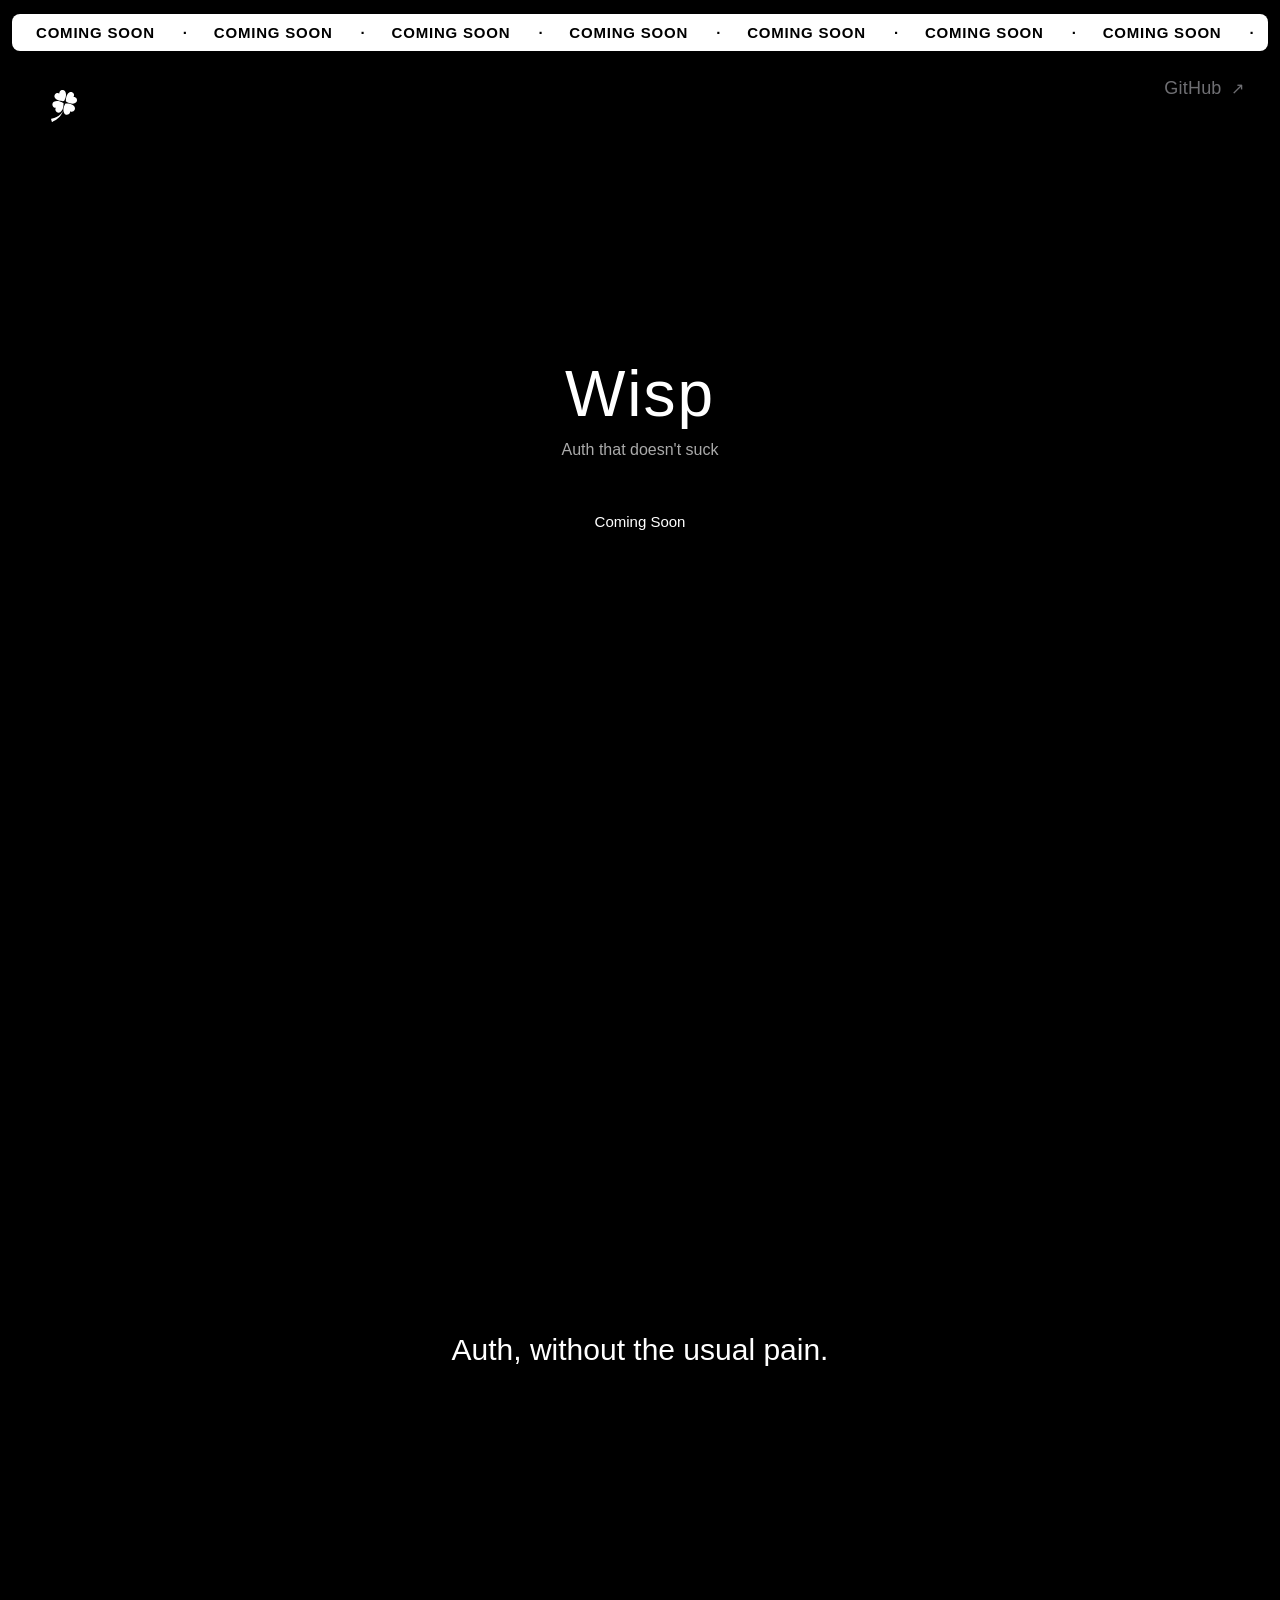
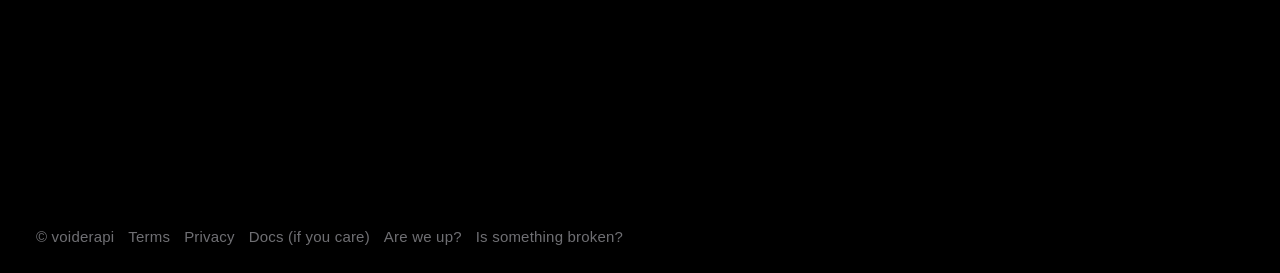
==== public/index.html @ 04ca874f "landing page changes" ====
<!DOCTYPE html>
<html>
<head>
  <title>Wisp</title>
<meta charset="UTF-8">
<meta name="viewport" content="width=device-width, initial-scale=1.0">
<meta name="description" content="Wisp - Auth that doesn't suck">
<link rel="icon" type="image/svg+xml" href="wisplogowhite.svg">
  <style>
    body {
      margin: 0;
      font-family: Arial, sans-serif;
      background: #000;
      color: white;
      overflow-x: hidden;
    }

    .announcement-bar {
      position: fixed;
      top: 14px;
      left: 12px;
      right: 12px;
      z-index: 10;
      overflow: hidden;
      background: #fff;
      border-radius: 8px;
      white-space: nowrap;
    }

    .announcement-track {
      display: flex;
      width: max-content;
      animation: marquee 14s linear infinite;
    }

    .announcement-text {
      display: flex;
      align-items: center;
      gap: 26px;
      flex: 0 0 auto;
      box-sizing: border-box;
      padding: 10px 0 10px 24px;
      color: #000;
      font-family: Arial, sans-serif;
      font-size: 15px;
      font-weight: 700;
      letter-spacing: 0.8px;
      text-transform: uppercase;
    }

    .announcement-text span {
      flex: 0 0 auto;
    }

    .announcement-text span::after {
      content: "·";
      margin-left: 28px;
    }

    .announcement-text span:last-child::after {
      content: "";
      margin-left: 0;
    }

    @keyframes marquee {
      from { transform: translateX(0); }
      to   { transform: translateX(-50%); }
    }

    /* ── HERO ── */
    .hero {
      height: 100vh;
      display: flex;
      flex-direction: column;
      justify-content: center;
      align-items: center;
      position: relative;
      text-align: center;
    }

    .bg {
      position: absolute;
      top: 0;
      left: 0;
      width: 100%;
      height: 120%;
      background: #000;
      z-index: -1;
      transform: translateY(0);
    }

    .top-link {
      position: absolute;
      top: 78px;
      right: 36px;
      color: #6f6f73;
      text-decoration: none;
      font-size: 18px;
      font-weight: 400;
      letter-spacing: 0.2px;
      transition: color 0.2s ease;
    }

    .top-link:hover { color: #a1a1a6; }

    .top-link span {
      margin-left: 4px;
      font-size: 16px;
    }

    .bottom-links {
      display: flex;
      flex-wrap: wrap;
      justify-content: flex-start;
      gap: 14px;
      padding: 28px 36px;
      background: #000;
    }

    .bottom-link {
      color: #6f6f73;
      text-decoration: none;
      font-size: 15px;
      font-weight: 400;
      letter-spacing: 0.2px;
      transition: color 0.2s ease;
    }

    .bottom-link:hover { color: #a1a1a6; }

    .top-logo {
      position: absolute;
      top: 78px;
      left: 36px;
      width: 56px;
      height: 56px;
      display: flex;
      align-items: center;
      justify-content: center;
    }

    .top-logo svg {
      width: 32px;
      height: 32px;
      display: block;
      fill: #fff;
    }

    h1 {
      font-size: 64px;
      margin: 0;
    }

    p {
      color: #aaa;
      margin-top: 10px;
    }

    .btn {
      margin-top: 25px;
      padding: 12px 50px;
      background: #000000;
      border-radius: 500px;
      display: block;
      margin-left: auto;
      margin-right: auto;
      border: 1px solid #000000;
      color: rgb(255, 255, 255);
      cursor: pointer;
      font-size: 15px;
      transition: border-color 0.2s ease;
    }


    /* ── SECTION (outside .hero) ── */
    .section {
      height: 100vh;
      display: flex;
      justify-content: center;
      align-items: center;
      background: #000;
      font-size: 30px;
    }
  </style>
</head>

<body>

  <!-- Announcement bar -->
  <div class="announcement-bar">
    <div class="announcement-track">
      <div class="announcement-text">
        <span>COMING SOON</span>
        <span>COMING SOON</span>
        <span>COMING SOON</span>
        <span>COMING SOON</span>
        <span>COMING SOON</span>
        <span>COMING SOON</span>
        <span>COMING SOON</span>
        <span>COMING SOON</span>
        <span>COMING SOON</span>
        <span>COMING SOON</span>
      </div>
      <div class="announcement-text" aria-hidden="true">
        <span>COMING SOON</span>
        <span>COMING SOON</span>
        <span>COMING SOON</span>
        <span>COMING SOON</span>
        <span>COMING SOON</span>
        <span>COMING SOON</span>
        <span>COMING SOON</span>
        <span>COMING SOON</span>
        <span>COMING SOON</span>
        <span>COMING SOON</span>
      </div>
    </div>
  </div>

  <!-- Hero — contains only hero elements -->
  <div class="hero">
    <div class="bg" id="bg"></div>

    <div class="top-logo" aria-label="Wisp logo">
        <a href="index.html">
      <svg fill="#ffffff" version="1.1" id="Capa_1" xmlns="http://www.w3.org/2000/svg"
           viewBox="0 0 477.959 477.959" xml:space="preserve">
        <g><g>
          <path d="M238.421,165.792c0,0,54.115-84.598,18.411-143.04C243.147,0.356,213.901-6.707,191.505,6.976c-16.049,9.805-24.223,27.601-22.533,45.14c-14.836-9.507-34.4-10.355-50.449-0.552c-22.396,13.683-29.459,42.93-15.777,65.327C138.452,175.333,238.421,165.792,238.421,165.792z"/>
          <path d="M260.801,202.423c0,0-54.115,84.596-18.41,143.04c13.684,22.396,42.932,29.46,65.328,15.775c16.047-9.804,24.223-27.6,22.53-45.14c14.837,9.509,34.402,10.357,50.449,0.553c22.396-13.683,29.459-42.931,15.777-65.325C360.771,192.881,260.801,202.423,260.801,202.423z"/>
          <path d="M426.744,126.001c-9.805-16.049-27.602-24.223-45.141-22.533c9.508-14.836,10.357-34.4,0.553-50.448c-13.684-22.396-42.93-29.46-65.326-15.778c-58.44,35.706-48.903,135.676-48.903,135.676s84.598,54.115,143.041,18.41C433.361,177.645,440.426,148.397,426.744,126.001z"/>
          <path d="M117.62,264.748c-9.508,14.835-10.357,34.4-0.551,50.447c13.682,22.396,42.93,29.459,65.324,15.777c58.445-35.705,48.904-135.676,48.904-135.676s-84.596-54.115-143.041-18.408c-22.395,13.682-29.459,42.93-15.775,65.326C82.286,258.263,100.081,266.437,117.62,264.748z"/>
          <path d="M216.699,316.855c-0.652,1.458-1.324,3.08-2.141,4.81c-0.85,1.716-1.701,3.586-2.77,5.514c-2.033,3.893-4.572,8.14-7.598,12.561c-3.018,4.425-6.537,9.018-10.539,13.598c-4,4.585-8.482,9.155-13.365,13.593c-4.879,4.438-10.156,8.74-15.711,12.836c-5.566,4.083-11.416,7.953-17.402,11.58c-11.975,7.257-24.551,13.476-36.604,18.621c-12.051,5.156-23.588,9.239-33.539,12.366c-9.957,3.128-18.332,5.291-24.117,6.646c-2.891,0.676-5.137,1.151-6.613,1.443c-0.709,0.131-1.254,0.232-1.619,0.299c-0.191,0.037-0.25,0.036-0.303,0.041c-0.051,0.003-0.15,0.024-0.137,0.021l14.199,47.176c0,0,0.287-0.111,0.842-0.329c0.475-0.201,1.182-0.5,2.104-0.888c1.773-0.77,4.283-1.895,7.404-3.366c6.24-2.947,14.922-7.3,25.004-13.005c10.078-5.706,21.563-12.766,33.34-21.082c11.775-8.303,23.848-17.866,35.027-28.396c5.592-5.263,10.967-10.746,15.982-16.385c5.006-5.648,9.652-11.443,13.828-17.263c4.18-5.82,7.881-11.665,11.053-17.375c3.176-5.705,5.814-11.273,7.957-16.503c2.145-5.229,3.809-10.114,5.027-14.499c0.66-2.174,1.123-4.257,1.604-6.149c0.449-1.906,0.777-3.676,1.113-5.255c0.561-3.192,0.969-5.687,1.154-7.404c0.215-1.707,0.328-2.617,0.328-2.617s-0.303,0.866-0.867,2.491C218.809,311.561,217.889,313.908,216.699,316.855z"/>
        </g></g>
      </svg>
        </a>
    </div>

    <a class="top-link" href="https://github.com/SaaranshDx/Wisp.git" target="_blank" rel="noreferrer">
      GitHub <span>↗</span>
    </a>

    <h1 style="font-weight: 300; letter-spacing: 2px;">Wisp</h1>
    <p>Auth that doesn't suck</p>
    <button class="btn">Coming Soon</button>
  </div>

  <!-- Section — correctly OUTSIDE .hero -->
  <div class="section">
    Auth, without the usual pain.
  </div>

  <!-- Bottom links — fixed to viewport, outside everything -->
  <div class="bottom-links">
    <a class="bottom-link" href="https://github.com/SaaranshDx/Wisp/blob/main/LICENSE">© voiderapi</a>
    <a class="bottom-link" href="terms.html">Terms</a>
    <a class="bottom-link" href="privacy.html">Privacy</a>
    <a class="bottom-link" href="docs.html">Docs (if you care)</a>
    <a class="bottom-link" href="uptime.html">Are we up?</a>
    <a class="bottom-link" href="https://github.com/SaaranshDx/Wisp/issues">Is something broken?</a>
</div>

  <script>
    const bg = document.getElementById("bg");
    window.addEventListener("scroll", () => {
      bg.style.transform = `translateY(${window.scrollY * 0.4}px)`;
    });
  </script>

</body>
</html>
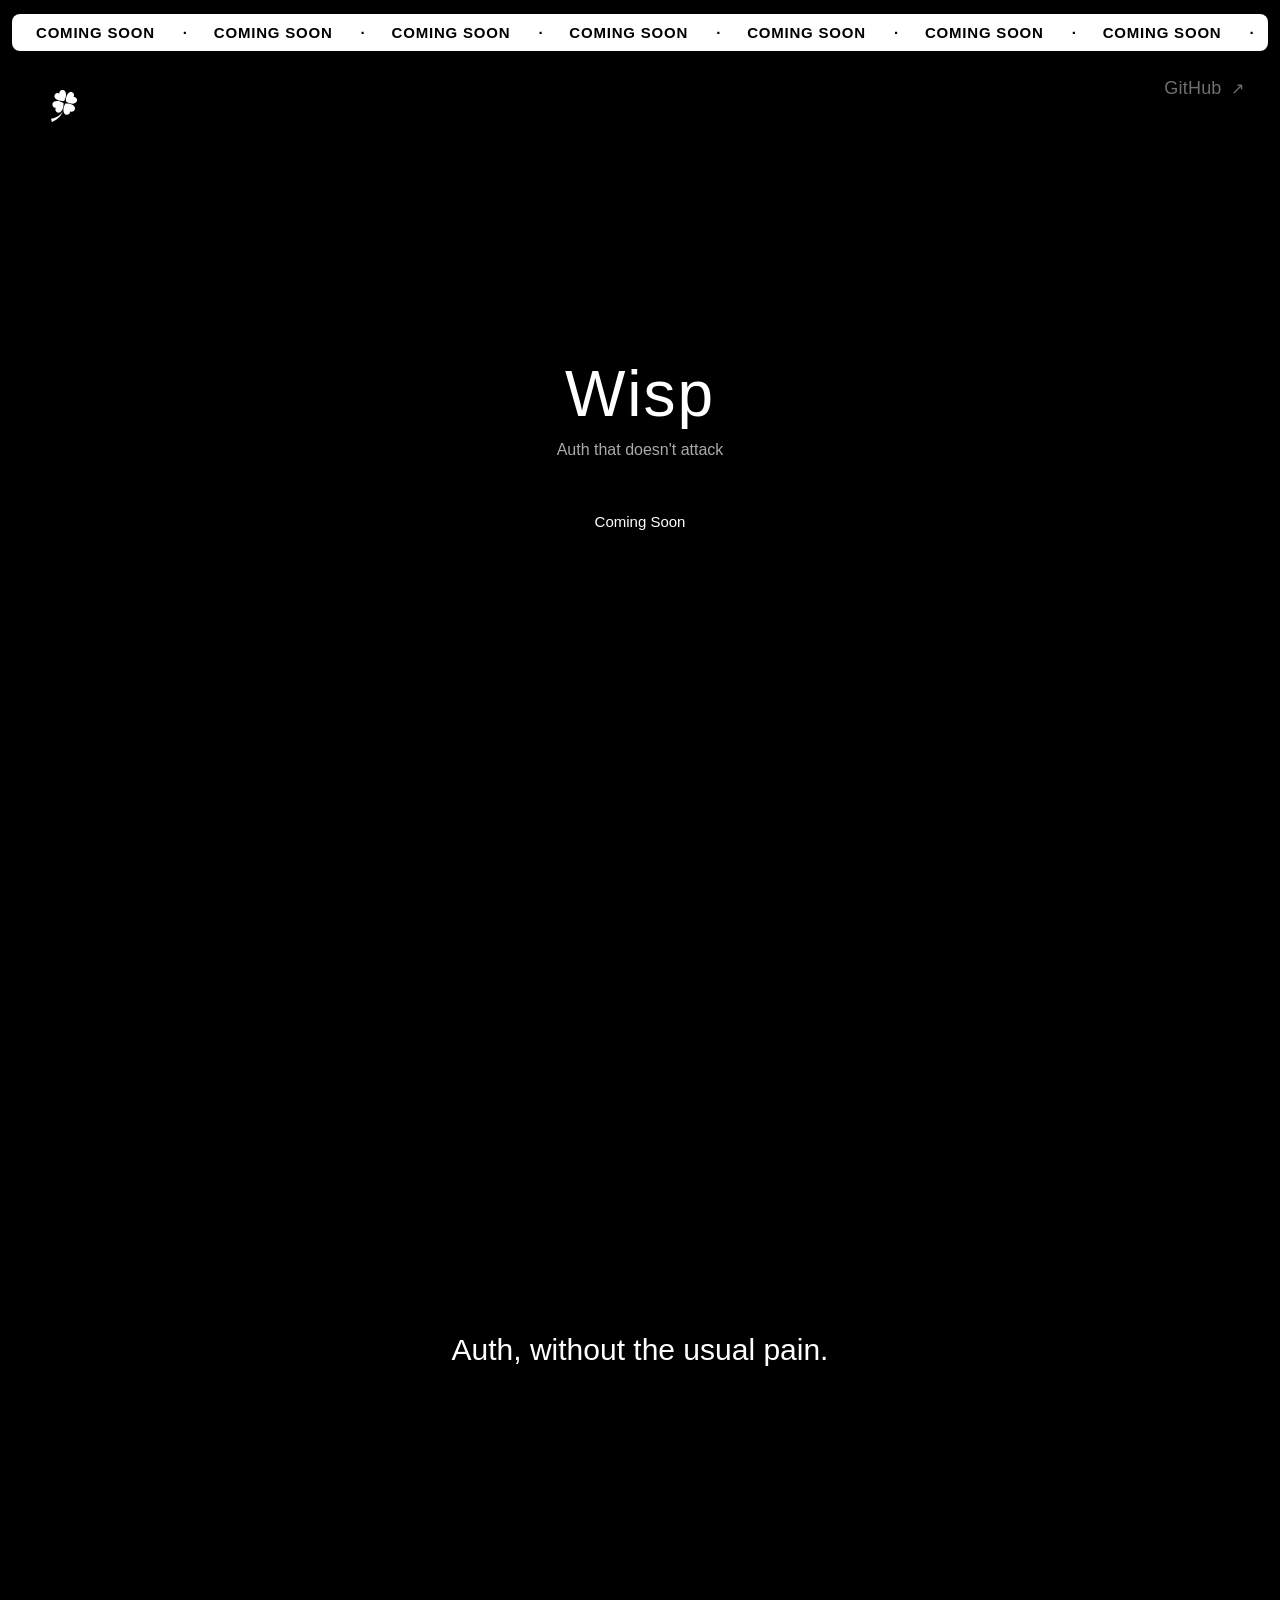
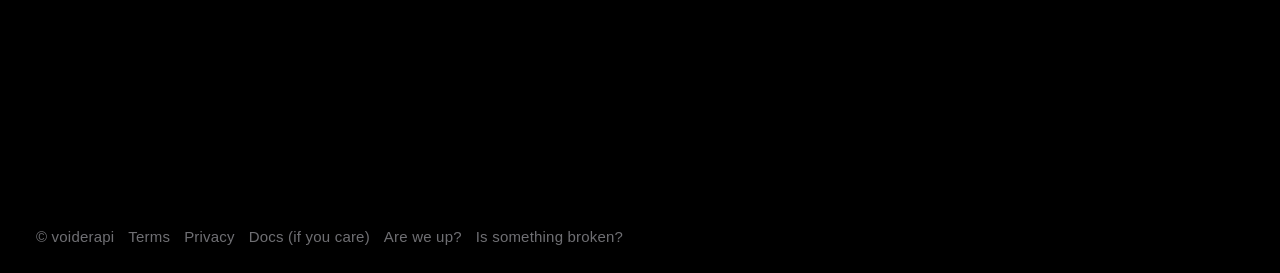
==== commit 8cc75849: "fixed the devlopemnt server starting script" ====
--- a/public/index.html
+++ b/public/index.html
@@ -240,7 +240,7 @@
     </a>
 
     <h1 style="font-weight: 300; letter-spacing: 2px;">Wisp</h1>
-    <p>Auth that doesn't suck</p>
+    <p>Auth that doesn't attack</p>
     <button class="btn">Coming Soon</button>
   </div>
 
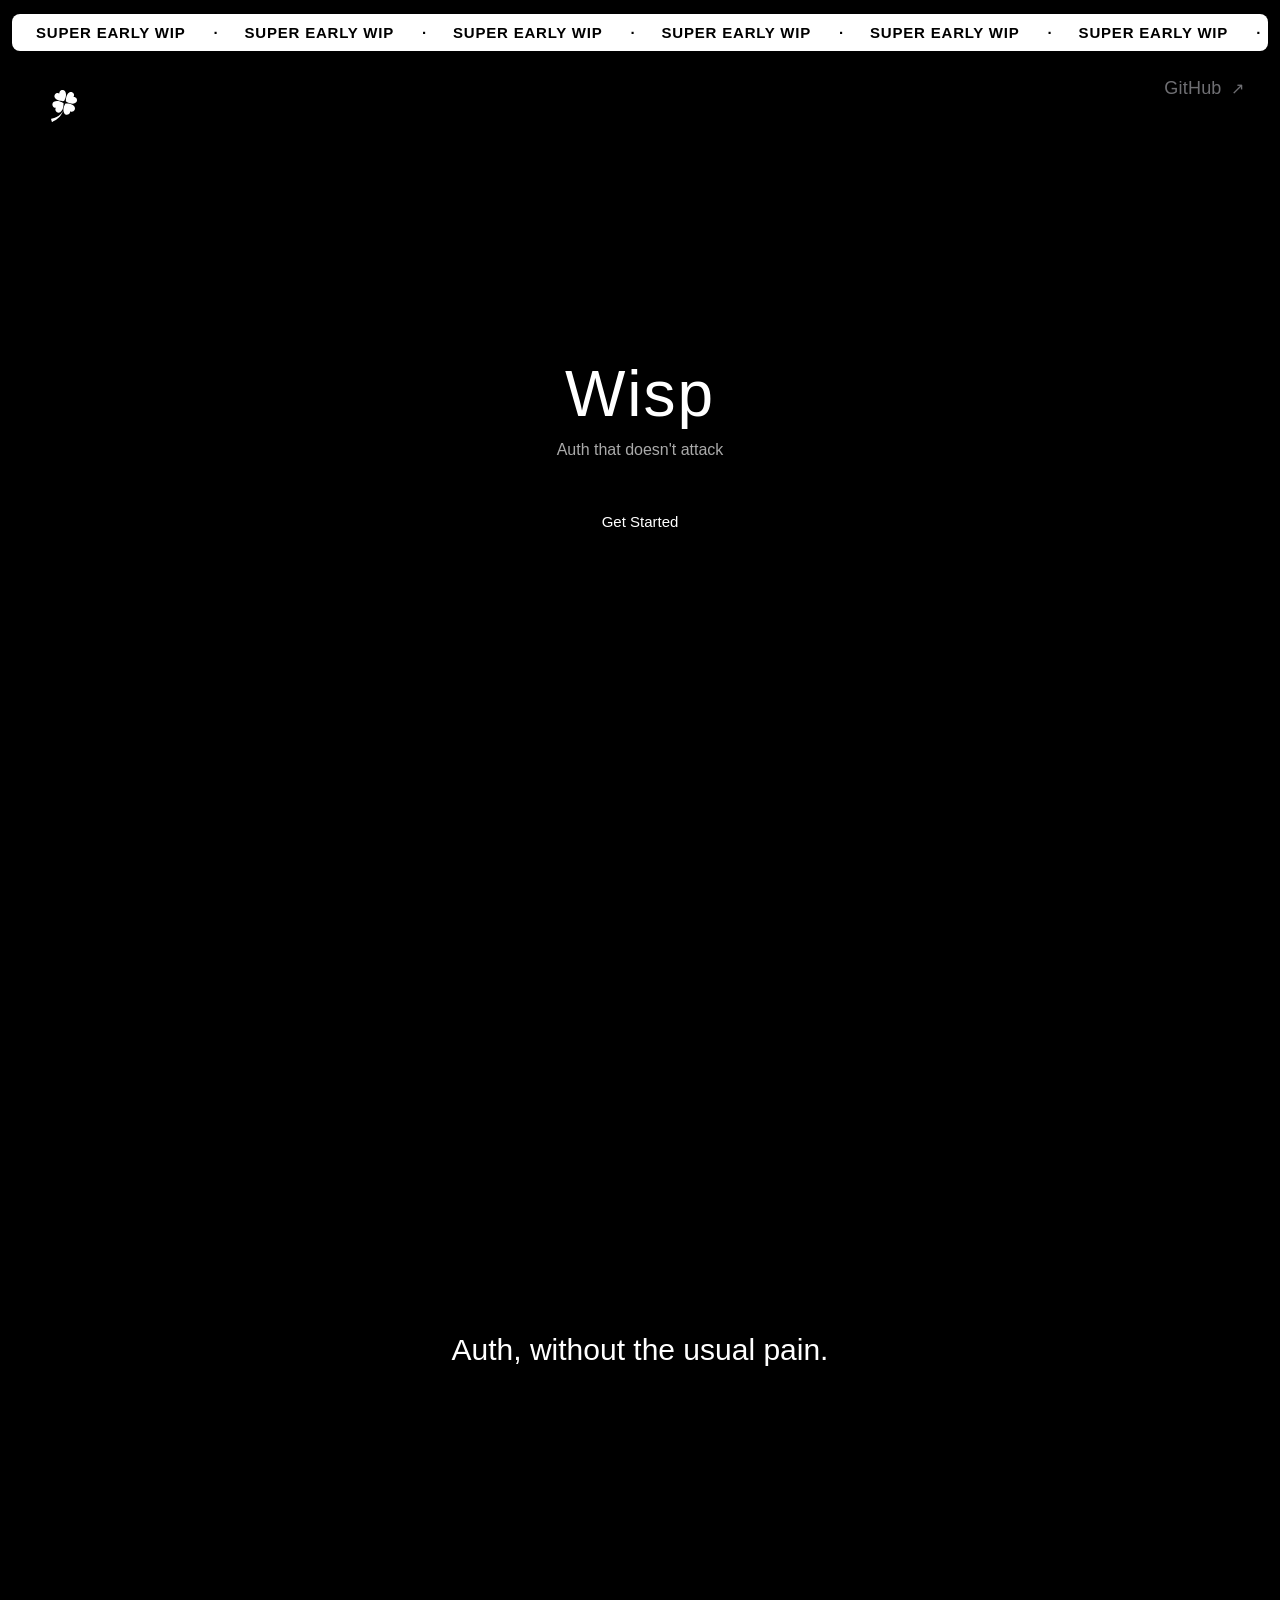
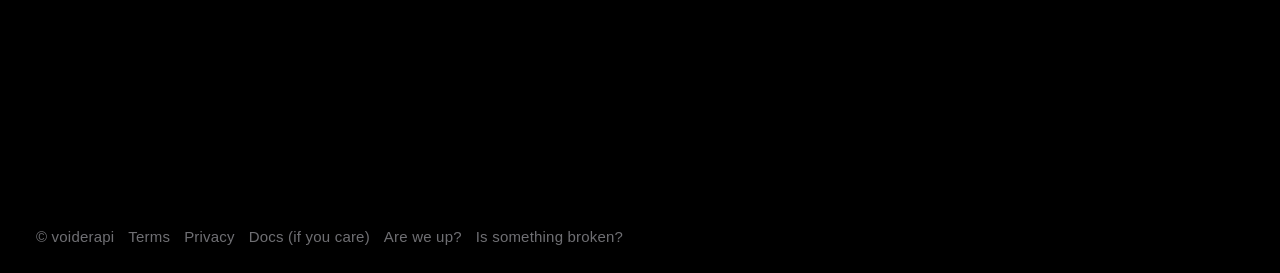
==== commit 2bcd282e: "Improved Readme and done some improvement into the frontend" ====
--- a/public/index.html
+++ b/public/index.html
@@ -190,28 +190,28 @@
   <div class="announcement-bar">
     <div class="announcement-track">
       <div class="announcement-text">
-        <span>COMING SOON</span>
-        <span>COMING SOON</span>
-        <span>COMING SOON</span>
-        <span>COMING SOON</span>
-        <span>COMING SOON</span>
-        <span>COMING SOON</span>
-        <span>COMING SOON</span>
-        <span>COMING SOON</span>
-        <span>COMING SOON</span>
-        <span>COMING SOON</span>
+        <span>SUPER EARLY WIP</span>
+        <span>SUPER EARLY WIP</span>
+        <span>SUPER EARLY WIP</span>
+        <span>SUPER EARLY WIP</span>
+        <span>SUPER EARLY WIP</span>
+        <span>SUPER EARLY WIP</span>
+        <span>SUPER EARLY WIP</span>
+        <span>SUPER EARLY WIP</span>
+        <span>SUPER EARLY WIP</span>
+        <span>SUPER EARLY WIP</span>
       </div>
       <div class="announcement-text" aria-hidden="true">
-        <span>COMING SOON</span>
-        <span>COMING SOON</span>
-        <span>COMING SOON</span>
-        <span>COMING SOON</span>
-        <span>COMING SOON</span>
-        <span>COMING SOON</span>
-        <span>COMING SOON</span>
-        <span>COMING SOON</span>
-        <span>COMING SOON</span>
-        <span>COMING SOON</span>
+        <span>SUPER EARLY WIP</span>
+        <span>SUPER EARLY WIP</span>
+        <span>SUPER EARLY WIP</span>
+        <span>SUPER EARLY WIP</span>
+        <span>SUPER EARLY WIP</span>
+        <span>SUPER EARLY WIP</span>
+        <span>SUPER EARLY WIP</span>
+        <span>SUPER EARLY WIP</span>
+        <span>SUPER EARLY WIP</span>
+        <span>SUPER EARLY WIP</span>
       </div>
     </div>
   </div>
@@ -221,7 +221,7 @@
     <div class="bg" id="bg"></div>
 
     <div class="top-logo" aria-label="Wisp logo">
-        <a href="index.html">
+        <a href='/'>
       <svg fill="#ffffff" version="1.1" id="Capa_1" xmlns="http://www.w3.org/2000/svg"
            viewBox="0 0 477.959 477.959" xml:space="preserve">
         <g><g>
@@ -234,14 +234,14 @@
       </svg>
         </a>
     </div>
-
+    
     <a class="top-link" href="https://github.com/SaaranshDx/Wisp.git" target="_blank" rel="noreferrer">
       GitHub <span>↗</span>
     </a>
 
     <h1 style="font-weight: 300; letter-spacing: 2px;">Wisp</h1>
     <p>Auth that doesn't attack</p>
-    <button class="btn">Coming Soon</button>
+    <button class="btn">Get Started</button>
   </div>
 
   <!-- Section — correctly OUTSIDE .hero -->
@@ -252,8 +252,8 @@
   <!-- Bottom links — fixed to viewport, outside everything -->
   <div class="bottom-links">
     <a class="bottom-link" href="https://github.com/SaaranshDx/Wisp/blob/main/LICENSE">© voiderapi</a>
-    <a class="bottom-link" href="terms.html">Terms</a>
-    <a class="bottom-link" href="privacy.html">Privacy</a>
+    <a class='bottom-link' href='/terms'>Terms</a>
+    <a class='bottom-link' href='/privacy'>Privacy</a>
     <a class="bottom-link" href="docs.html">Docs (if you care)</a>
     <a class="bottom-link" href="uptime.html">Are we up?</a>
     <a class="bottom-link" href="https://github.com/SaaranshDx/Wisp/issues">Is something broken?</a>
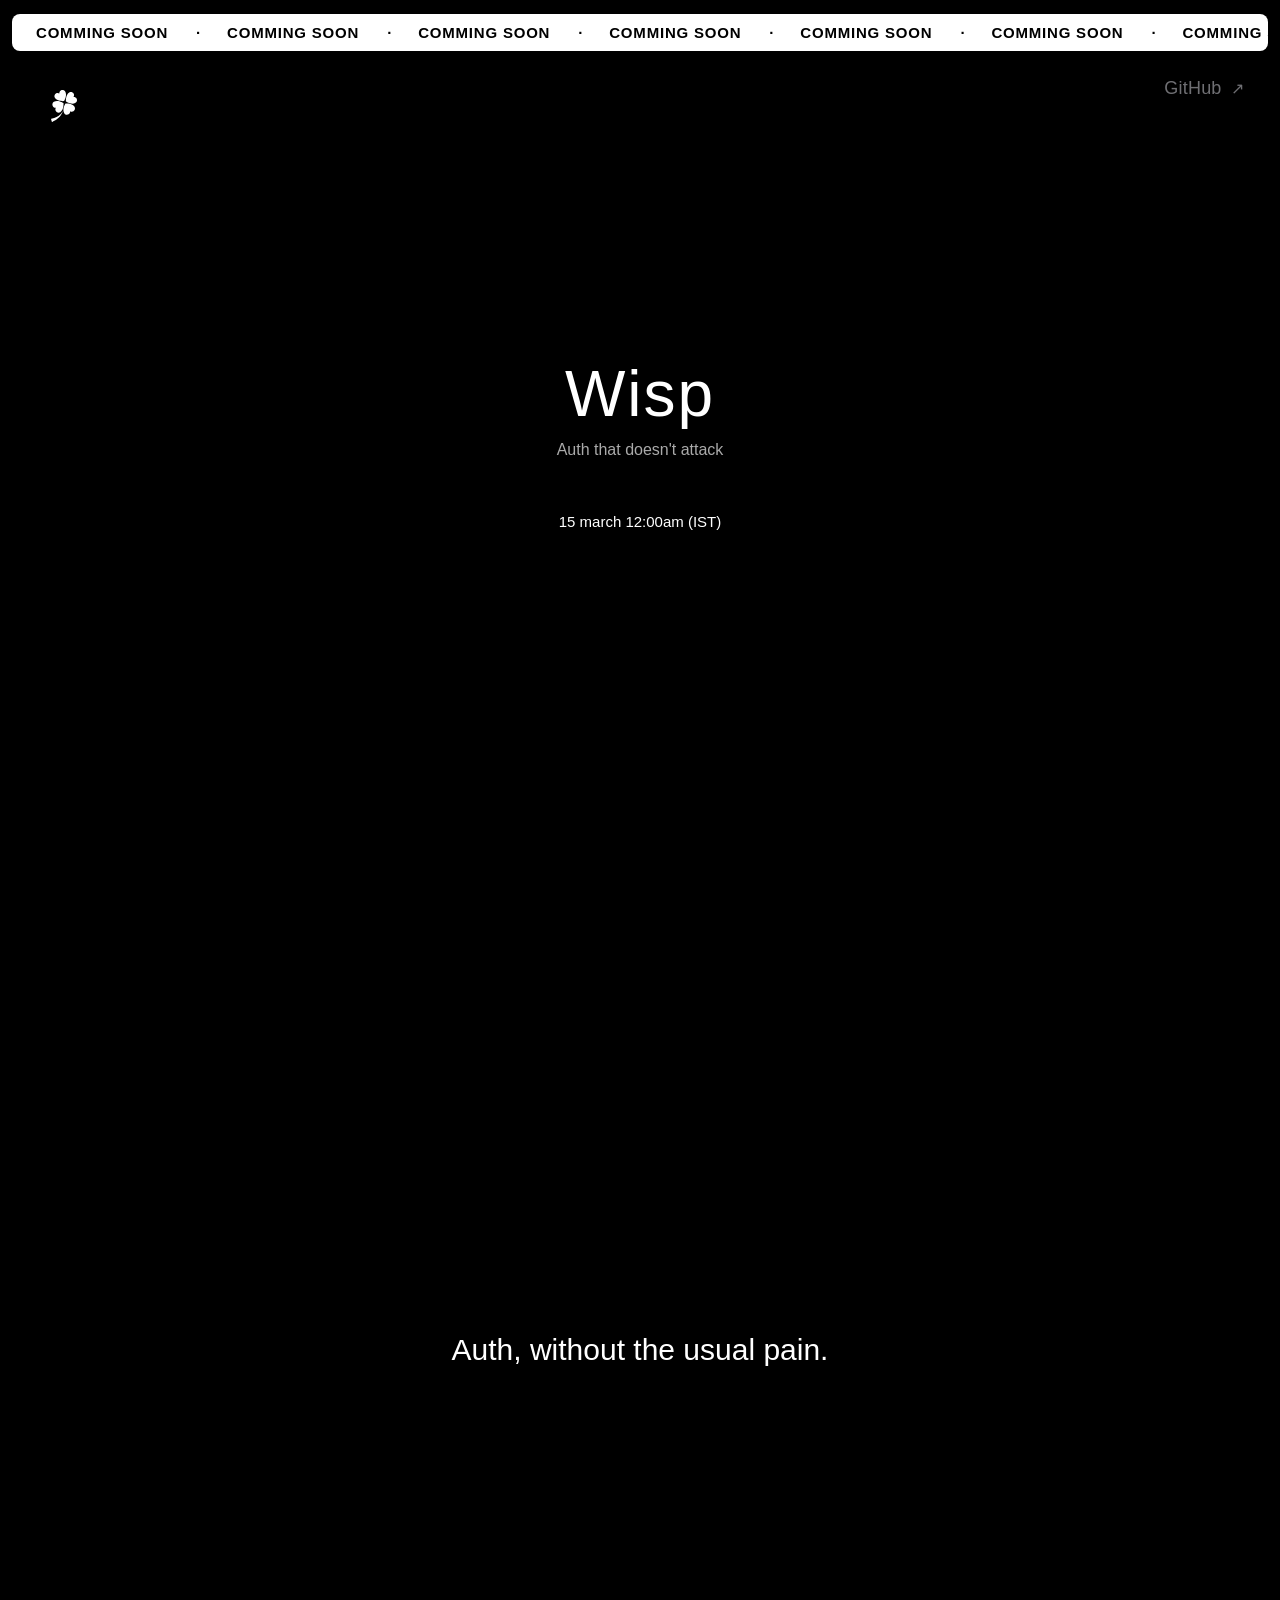
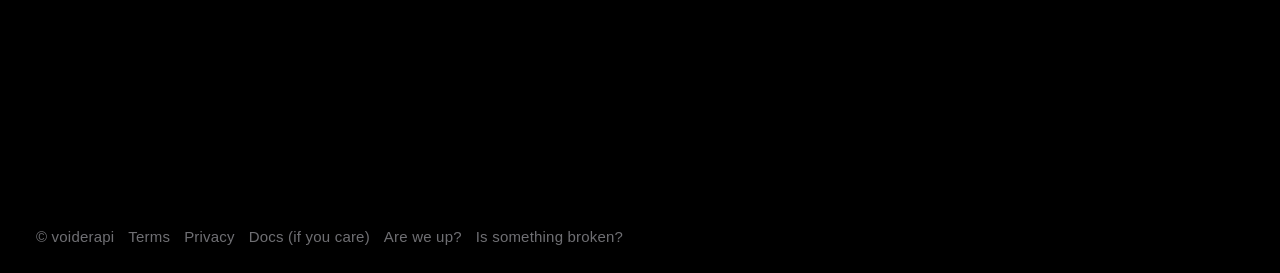
==== commit 9f7ebc1e: "unused key validation function in wisp.js; add backend error documentation; create getting started g" ====
--- a/public/index.html
+++ b/public/index.html
@@ -190,28 +190,28 @@
   <div class="announcement-bar">
     <div class="announcement-track">
       <div class="announcement-text">
-        <span>SUPER EARLY WIP</span>
-        <span>SUPER EARLY WIP</span>
-        <span>SUPER EARLY WIP</span>
-        <span>SUPER EARLY WIP</span>
-        <span>SUPER EARLY WIP</span>
-        <span>SUPER EARLY WIP</span>
-        <span>SUPER EARLY WIP</span>
-        <span>SUPER EARLY WIP</span>
-        <span>SUPER EARLY WIP</span>
-        <span>SUPER EARLY WIP</span>
+        <span>COMMING SOON</span>
+        <span>COMMING SOON</span>
+        <span>COMMING SOON</span>
+        <span>COMMING SOON</span>
+        <span>COMMING SOON</span>
+        <span>COMMING SOON</span>
+        <span>COMMING SOON</span>
+        <span>COMMING SOON</span>
+        <span>COMMING SOON</span>
+        <span>COMMING SOON</span>
       </div>
       <div class="announcement-text" aria-hidden="true">
-        <span>SUPER EARLY WIP</span>
-        <span>SUPER EARLY WIP</span>
-        <span>SUPER EARLY WIP</span>
-        <span>SUPER EARLY WIP</span>
-        <span>SUPER EARLY WIP</span>
-        <span>SUPER EARLY WIP</span>
-        <span>SUPER EARLY WIP</span>
-        <span>SUPER EARLY WIP</span>
-        <span>SUPER EARLY WIP</span>
-        <span>SUPER EARLY WIP</span>
+        <span>COMMING SOON</span>
+        <span>COMMING SOON</span>
+        <span>COMMING SOON</span>
+        <span>COMMING SOON</span>
+        <span>COMMING SOON</span>
+        <span>COMMING SOON</span>
+        <span>COMMING SOON</span>
+        <span>COMMING SOON</span>
+        <span>COMMING SOON</span>
+        <span>COMMING SOON</span>
       </div>
     </div>
   </div>
@@ -241,7 +241,7 @@
 
     <h1 style="font-weight: 300; letter-spacing: 2px;">Wisp</h1>
     <p>Auth that doesn't attack</p>
-    <button class="btn">Get Started</button>
+    <button class="btn">15 march 12:00am (IST)</button>
   </div>
 
   <!-- Section — correctly OUTSIDE .hero -->
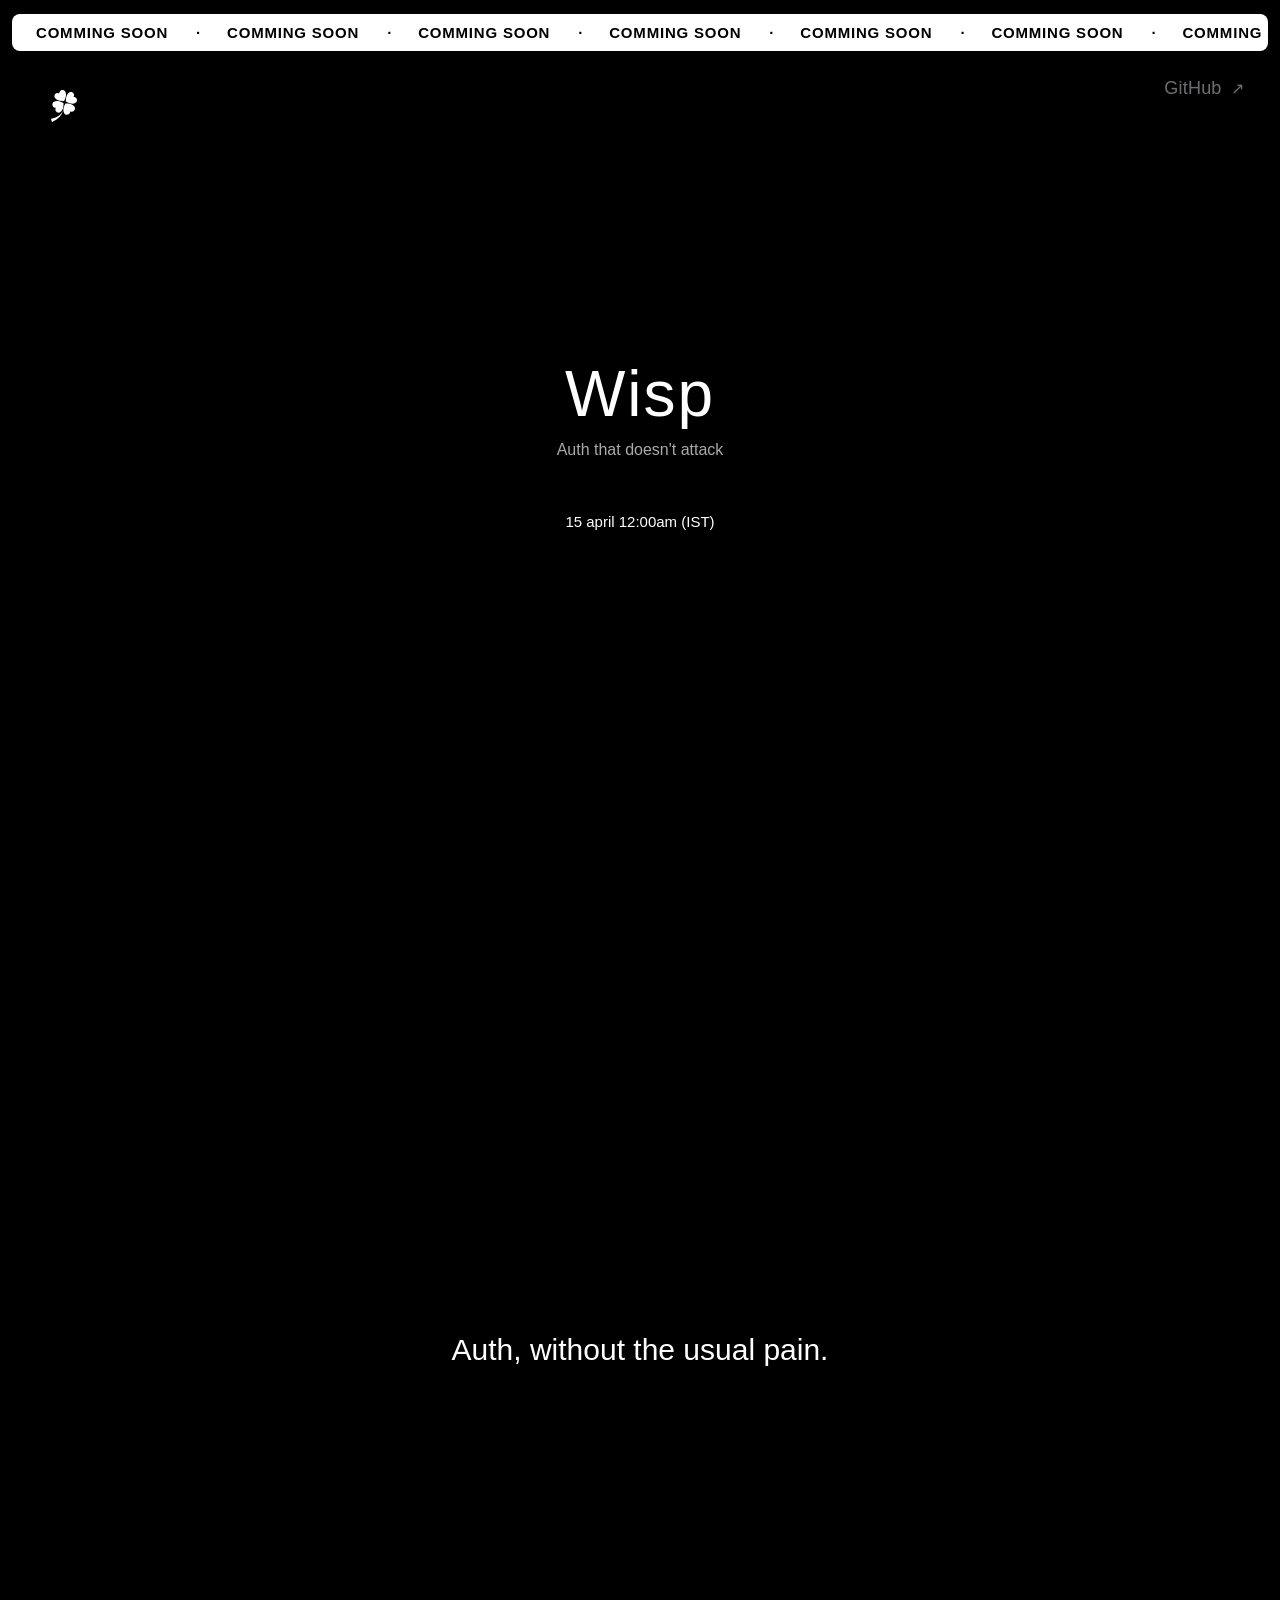
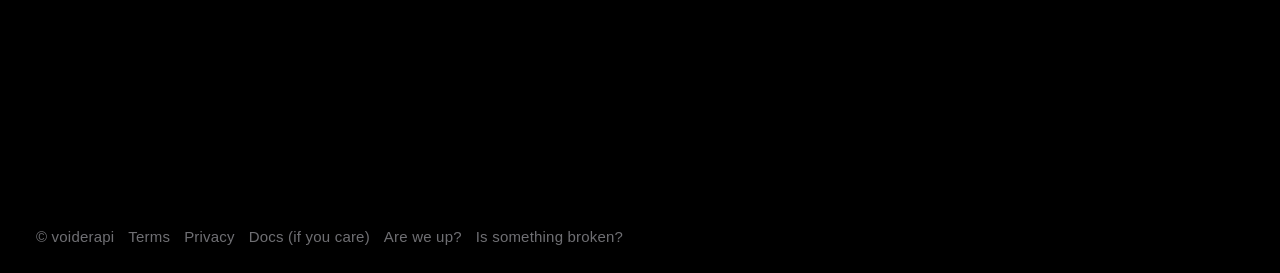
==== commit eaaa303a: "Refactor HTML files to remove inline styles and link shared CSS for consistent styling across pages" ====
--- a/public/index.html
+++ b/public/index.html
@@ -6,14 +6,8 @@
 <meta name="viewport" content="width=device-width, initial-scale=1.0">
 <meta name="description" content="Wisp - Auth that doesn't suck">
 <link rel="icon" type="image/svg+xml" href="wisplogowhite.svg">
+<link rel="stylesheet" href="shared.css">
   <style>
-    body {
-      margin: 0;
-      font-family: Arial, sans-serif;
-      background: #000;
-      color: white;
-      overflow-x: hidden;
-    }
 
     .announcement-bar {
       position: fixed;
@@ -241,7 +235,7 @@
 
     <h1 style="font-weight: 300; letter-spacing: 2px;">Wisp</h1>
     <p>Auth that doesn't attack</p>
-    <button class="btn">15 march 12:00am (IST)</button>
+    <button class="btn">15 april 12:00am (IST)</button>
   </div>
 
   <!-- Section — correctly OUTSIDE .hero -->
--- a/public/shared.css
+++ b/public/shared.css
@@ -0,0 +1,20 @@
+/* ── SHARED STYLES ── */
+
+/* Global Reset & Base Styles */
+body {
+  margin: 0;
+  font-family: Arial, sans-serif;
+  background: #000;
+  color: white;
+  overflow-x: hidden;
+}
+
+/* Reset defaults */
+* {
+  box-sizing: border-box;
+}
+
+*::before,
+*::after {
+  box-sizing: border-box;
+}
